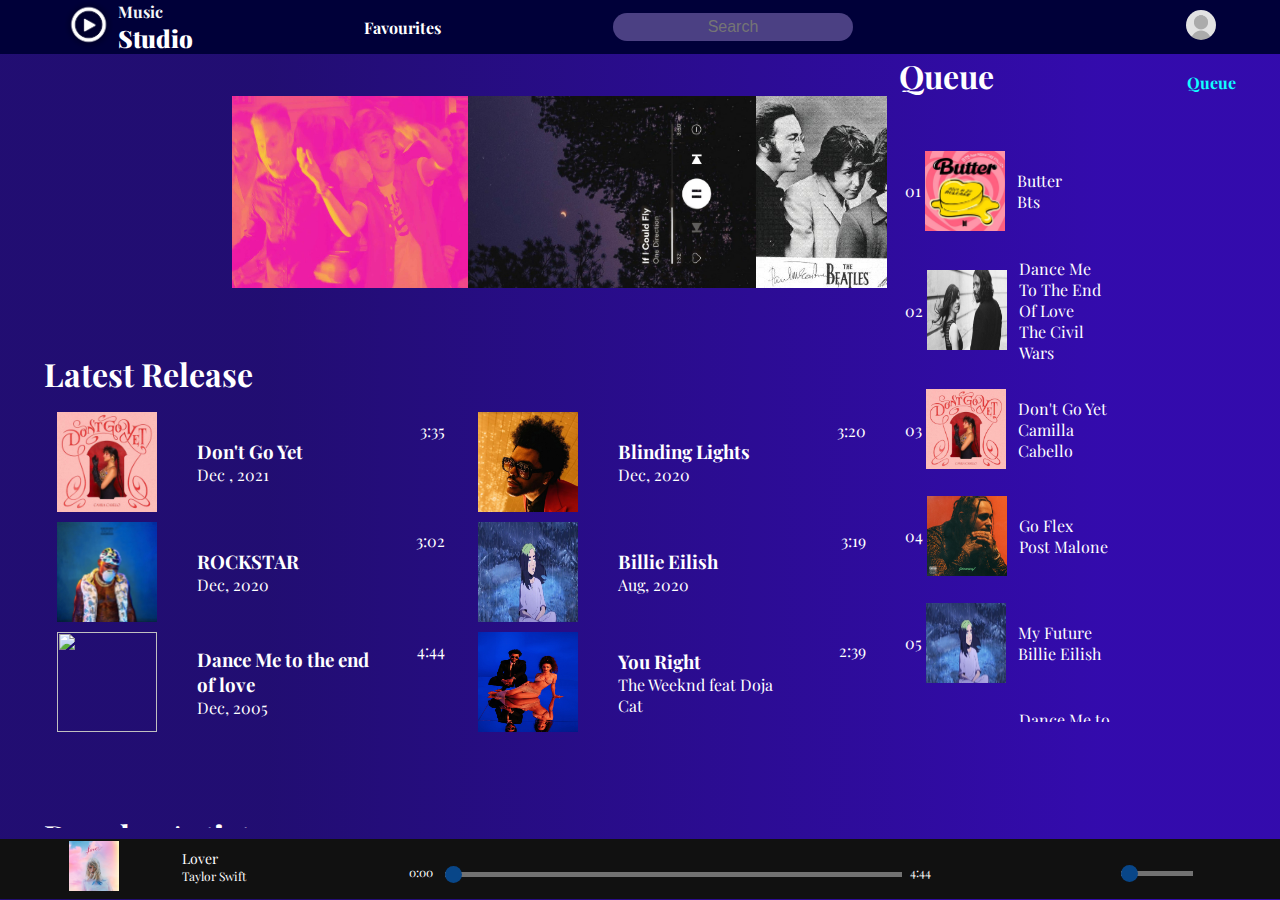
==== index.html @ d98f75a6 "Add files via upload" ====
<!DOCTYPE html>
<html lang="en">

<head>
    <meta charset="UTF-8">
    <meta name="viewport" content="width=device-width, initial-scale=1.0">
    <title>Ninja Studio</title>
    <link rel="stylesheet" type="text/css" href="mainpage.css">
    <link rel="stylesheet" type="text/css" href="footer1.css">
    <script src="https://kit.fontawesome.com/2d9b67a497.js" crossorigin="anonymous"></script>
    <style>
        @import url('https://fonts.googleapis.com/css2?family=Playfair+Display:wght@500&display=swap');
    </style>
</head>

<body>
    <nav class="navigation-bar">
        <div class="title-combo">
            <div class="website-logo">
                <img src="media/website_logo.png">
            </div>
            <div class="website-name">
                <h4>
                    Music
                </h4>
                <h2>
                    <b>Studio</b>
                </h2>
            </div>
        </div>
        <div class="favs">
            <h4>
                Favourites
            </h4>
        </div>
        <div class="search-bar">
            <div>
                <i class="fas fa-search search-ico"></i>
            </div>
            <input type="text" name="search" placeholder="Search">
            <div>
                <i class="fas fa-microphone mic-ico"></i>
            </div>
        </div>
        <div class="notification-bell">
            <i class="fa fa-bell" style="font-size:30px;color:white"></i>

        </div>
        <div class="profile-picture">
            <img src="media/profile_picture.png">
        </div>
    </nav>
    <main>
        <aside class="aside section-1">
            <div class="outer-carousel">
                <div class="carousel">
                    <img src="media/crousel/beatles.jpg">
                    <img src="media/crousel/Direction.jpg">
                    <img src="media/crousel/carousel1.jpg">
                </div>
            </div>
            <div class="latest-release">
                <h1 style="margin-bottom: 12px;">
                    Latest Release
                </h1>
                <div class="latest-release-content">
                    <div class="card">
                        <div>
                            <img src="media/Don'tGoYet.jpg">
                            <div class="play-button">
                                <i class="fas fa-play" style="width:45%; height:45%; display:inline-block"></i>
                                
                            </div>
                        </div>
                        <div class="song-description">
                            <h3>
                                Don't Go Yet
                            </h3>
                            <p>
                                Dec , 2021
                            </p>
                        </div>
                        <div class="options">
                            <label for="latest-release-checkbox"><i class="fas fa-ellipsis-h"></i></label>
                            <input type="checkbox" id="latest-release-checkbox">
                            <div class="latest-release-dropdown">
                                <div class="drop-item">
                                    <p><i class="fas fa-play-circle"></i> <a href="Single Playlist Screen.html">Play
                                            Now</a></p>
                                </div>
                                <hr>
                                <div class="drop-item">
                                    <p><i class="fas fa-list-ul"></i> Add to Queue</p>
                                </div>
                                <hr>
                                <div class="drop-item">
                                    <p><i class="fas fa-music"></i> Add to playlist</p>
                                </div>
                                <hr>
                                <div class="drop-item">
                                    <p><i class="fas fa-info-circle"></i> Get Info</p>
                                </div>
                            </div>
                            <p>
                                3:35
                            </p>
                        </div>
                    </div>
                    <div class="card">
                        <div>
                            <img src="media/songs/Weeknd.jpg">
                            <div class="play-button">
                                <i class="fas fa-play" style="width:45%; height:45%; display:inline-block"></i>
                            </div>
                        </div>
                        <div class="song-description">
                            <h3>
                               Blinding Lights
                            </h3>
                            <p>
                                Dec, 2020
                            </p>
                        </div>
                        <div class="options">
                            <label for="latest-release-checkbox2"><i class="fas fa-ellipsis-h"></i></label>
                            <input type="checkbox" id="latest-release-checkbox2">
                            <div class="latest-release-dropdown">
                                <div class="drop-item">
                                    <p><i class="fas fa-play-circle"></i> <a href="Single Playlist Screen.html">Play
                                            Now</a></p>
                                </div>
                                <hr>
                                <div class="drop-item">
                                    <p><i class="fas fa-list-ul"></i> Add to Queue</p>
                                </div>
                                <hr>
                                <div class="drop-item">
                                    <p><i class="fas fa-music"></i> Add to playlist</p>
                                </div>
                                <hr>
                                <div class="drop-item">
                                    <p><i class="fas fa-info-circle"></i> Get Info</p>
                                </div>
                            </div>
                            <p>
                                3:20
                            </p>
                        </div>
                    </div>
                    <div class="card">
                        <div>
                            <img src="media/songs/DaBaby.jpg">
                            <div class="play-button">
                                <i class="fas fa-play" style="width:45%; height:45%; display:inline-block"></i>
                            </div>
                        </div>
                        <div class="song-description">
                            <h3>
                                ROCKSTAR
                            </h3>
                            <p>
                                Dec, 2020
                            </p>
                        </div>
                        <div class="options">
                            <label for="latest-release-checkbox3"><i class="fas fa-ellipsis-h"></i></label>
                            <input type="checkbox" id="latest-release-checkbox3">
                            <div class="latest-release-dropdown">
                                <div class="drop-item">
                                    <p><i class="fas fa-play-circle"></i> <a href="Single Playlist Screen.html">Play
                                            Now</a></p>
                                </div>
                                <hr>
                                <div class="drop-item">
                                    <p><i class="fas fa-list-ul"></i> Add to Queue</p>
                                </div>
                                <hr>
                                <div class="drop-item">
                                    <p><i class="fas fa-music"></i> Add to playlist</p>
                                </div>
                                <hr>
                                <div class="drop-item">
                                    <p><i class="fas fa-info-circle"></i> Get Info</p>
                                </div>
                            </div>
                            <p>
                                3:02
                            </p>
                        </div>
                    </div>
                    <div class="card">
                        <div>
                            <img src="media/myfuture.jpg">
                            <div class="play-button">
                                <i class="fas fa-play" style="width:45%; height:45%; display:inline-block"></i>
                            </div>
                        </div>
                        <div class="song-description">
                            <h3>
                                Billie Eilish
                            </h3>
                            <p>
                                Aug, 2020
                            </p>
                        </div>
                        <div class="options">
                            <label for="latest-release-checkbox4"><i class="fas fa-ellipsis-h"></i></label>
                            <input type="checkbox" id="latest-release-checkbox4">
                            <div class="latest-release-dropdown">
                                 <div class="drop-item">
                                    <p><i class="fas fa-play-circle"></i> <a href="Single Playlist Screen.html">Play
                                            Now</a></p>
                                </div>
                                <hr>
                                <div class="drop-item">
                                    <p><i class="fas fa-list-ul"></i> Add to Queue</p>
                                </div>
                                <hr>
                                <div class="drop-item">
                                    <p><i class="fas fa-music"></i> Add to playlist</p>
                                </div>
                                <hr>
                                <div class="drop-item">
                                    <p><i class="fas fa-info-circle"></i> Get Info</p>
                                </div>
                            </div>
                            <p>
                                3:19
                            </p>
                        </div>
                    </div>
                    <div class="card">
                        <div>
                            <img src="media/DANCEME.JPG">
                            <div class="play-button">
                                <i class="fas fa-play" style="width:45%; height:45%; display:inline-block"></i>
                            </div>
                        </div>
                        <div class="song-description">
                            <h3>
                                Dance Me to the end of love
                            </h3>
                            <p>
                                Dec, 2005
                            </p>
                        </div>
                        <div class="options">
                            <label for="latest-release-checkbox5"><i class="fas fa-ellipsis-h"></i></label>
                            <input type="checkbox" id="latest-release-checkbox5">
                            <div class="latest-release-dropdown">
                                <div class="drop-item">
                                    <p><i class="fas fa-play-circle"></i> <a href="Single Playlist Screen.html">Play
                                            Now</a></p>
                                </div>
                                <hr>
                                <div class="drop-item">
                                    <p><i class="fas fa-list-ul"></i> Add to Queue</p>
                                </div>
                                <hr>
                                <div class="drop-item">
                                    <p><i class="fas fa-music"></i> Add to playlist</p>
                                </div>
                                <hr>
                                <div class="drop-item">
                                    <p><i class="fas fa-info-circle"></i> Get Info</p>
                                </div>
                            </div>
                            <p>
                                4:44
                            </p>
                        </div>
                    </div>
                    <div class="card">
                        <div>
                            <img src="media/youright.jpg">
                            <div class="play-button">
                                <i class="fas fa-play" style="width:45%; height:45%; display:inline-block"></i>
                            </div>
                        </div>
                        <div class="song-description">
                            <h3>
                                You Right
                            </h3>
                            <p>
                                The Weeknd feat Doja Cat
                            </p>
                        </div>
                        <div class="options">
                            <label for="latest-release-checkbox6"><i class="fas fa-ellipsis-h"></i></label>
                            <input type="checkbox" id="latest-release-checkbox6">
                            <div class="latest-release-dropdown">
                                <div class="drop-item">
                                    <p><i class="fas fa-play-circle"></i> <a href="Single Playlist Screen.html">Play
                                            Now</a></p>
                                </div>
                                <hr>
                                <div class="drop-item">
                                    <p><i class="fas fa-list-ul"></i> Add to Queue</p>
                                </div>
                                <hr>
                                <div class="drop-item">
                                    <p><i class="fas fa-music"></i> Add to playlist</p>
                                </div>
                                <hr>
                                <div class="drop-item">
                                    <p><i class="fas fa-info-circle"></i> Get Info</p>
                                </div>
                            </div>
                            <p>
                              2:39
                            </p>
                        </div>
                    </div>
                </div>
            </div>
            <div class="popular-artists">
                <h1 style="margin-bottom: 12px;">
                    Popular Artists
                </h1>
                <div class="popular-artist-content">
                    <a href="Single Playlist Screen.html">
                        <div>
                            <img src="media/popular artists/adele.jpg">
                            <div><i class="fas fa-play"></i></div>
                            <p style="color: white;">
                                Adele
                            </p>
                        </div>
                    </a>
                    <a href="Single Playlist Screen.html">
                        <div>
                            <img src="media/popular artists/billie eilish.jpg">
                            <div><i class="fas fa-play"></i></div>
                            <p style="color: white;">
                                Billie Eilish
                            </p>
                        </div>
                    </a>
                    <a href="Single Playlist Screen.html">
                        <div>
                            <img src="media/popular artists/bruno mars.jpg" width="15vw" height="10vw">
                            <div><i class="fas fa-play"></i></div>
                            <p style="color: white;">
                                Bruno Mars
                            </p>
                        </div>
                    </a>
                    <a href="Single Playlist Screen.html">
                        <div>
                            <img src="media/popular artists/Camila Cabello.jpg">
                            <div><i class="fas fa-play"></i></div>
                            <p style="color: white;">
                                Camila Cabello
                            </p>
                        </div>
                    </a>
                    <a href="Single Playlist Screen.html">
                        <div>
                            <img src="media/popular artists/drake.jpg">
                            <div><i class="fas fa-play"></i></div>
                            <p style="color: white;">
                                Drake
                            </p>
                        </div>
                    </a>
                    <a href="Single Playlist Screen.html">
                        <div>
                            <img src="media/popular artists/ed sheeran.jpg">
                            <div><i class="fas fa-play"></i></div>
                            <p style="color: white;">
                                Ed Sheeran
                            </p>
                        </div>
                    </a>
                    
                </div>
            </div>
            <div class="music-themes">
                <div class="stations">
                    <div id="div1">
                        <div id="div2">
                            <div id="div3">
                                <img src="media/website_logo.png">
                                <p>Stations</p>
                            </div>
                        </div>
                    </div>
                </div>
                <div class="theme-main">
                    <div class="theme-content">
                        <img src="media/music themes/chill.jpg">
                        <p>Vibe</p>
                    </div>
                    <div class="theme-content">
                        <img src="media/music themes/rock.jpg">
                        <p>Rock</p>
                    </div>
                    <div class="theme-content">
                        <img src="media/music themes/love.jpg">
                        <p>Love</p>
                    </div>
                    <div class="theme-content">
                        <img src="media/music themes/pop.jpg">
                        <p>Pop</p>
                    </div>
                    <div class="theme-content">
                        <img src="media/music themes/workout.jpg">
                        <p>GYM</p>
                    </div>
                </div>
            </div>
            <div class="music-themes-2">
                <div class="outer-div">
                    <div class="inner-div">
                        <span>Party</span>
                    </div>
                </div>
                <div class="outer-div">
                    <div class="inner-div">
                        <span>Electronic</span>
                    </div>
                </div>
                <div class="outer-div">
                    <div class="inner-div">
                        <span>Travel</span>
                    </div>
                </div>
            </div>
            <div class="language english">
                <h1 class="language-heading">
                    Latest English
                </h1>
                <div class="language-content">
                    <div>
                        <img src="media/youright.jpg">
                        <p>You Right</p>
                        <p>Jun 7,2021</p>
                    </div>
                    <div>
                        <img src="media/latest english/let me go.jpg">
                        <p>Let me Go!</p>
                        <p>July 11, 2021</p>
                    </div>
                    <div>
                        <img src="media/latest english/qurantine clean.jpg">
                        <p>Qurantine Clean</p>
                        <p>July 11, 2021</p>
                    </div>
                    <div>
                        <img src="media/Don'tGoYet.jpg">
                        <p>Don't Go Yet</p>
                        <p>july 15, 2021</p>
                    </div>
                    <div>
                        <img src="media/latest english/toosie slide.jpg">
                        <p>Toosie Slide</p>
                        <p>July 11, 2021</p>
                    </div>
                    <div>
                        <img src="media/latest english/uptown funk.png">
                        <p>Uptown Funk</p>
                        <p>July 11, 2021</p>
                    </div>
                </div>
            </div>
            <div class="language hindi">
                <h1 class="language-heading">
                    Latest Hindi
                </h1>
                <div class="language-content">

                    <div>
                        <img src="media/heer.jpg">
                        <p>Heer Ranjha</p>
                        <p>Aug 11, 1988</p>
                    </div>
                    <div>
                        <img src="media/kishore.jpg">
                        <p>Ye Shaam Mastani</p>
                        <p>Aug 11, 1984</p>
                    </div>
                    <div>
                        <img src="media/latest hindi/giveme some sunshine.jpg">
                        <p>Give me Some Sunshine</p>
                        <p>Aug 11, 2017</p>
                    </div>
                    <div>
                        <img src="media/palpal.png">
                        <p>Pal Pal Dil ke paas</p>
                        <p>Aug 11, 2017</p>
                    </div>
                    <div>
                        <img src="media/latest hindi/tera ban jaunga.jpg">
                        <p>Tera Ban Jaunga</p>
                        <p>Aug 11, 2017</p>
                    </div>
                    <div>
                        <img src="media/latest hindi/tere sang yara.jpg">
                        <p>Tere Sang Yaara</p>
                        <p>Aug 11, 2017</p>
                    </div>
                </div>
            </div>
        </aside>
        <label for="more"><i class="fas fa-angle-double-left"></i>More</label>
        <input type="checkbox" id="more">
        <aside class="aside section-2">
            <div class="heading">
                <h1>Queue</h1>
                <h4>
                    <a href="#queue-option-box">Queue <i class="fas fa-chevron-circle-down"></i></a>
                </h4>
            </div>
             <div class="queue-options" id="queue-option-box">
                <p><a href style="color:black; ">Playlists</a></p>
                <hr>
                <p><a href style="color:black; ">Favourite Songs</a></p>
                <hr>
            </div>
            <div class="playlist-content">
                <div class=playlist-item>
                    <div class="left-content">
                       <div style="margin-right:4px;">
                            01
                        </div>
                           <img src="media/butter.jpg">
                            
                        
                        <div>
                            <div>
                                Butter
                            </div>
                            <p>
                                Bts
                            </p>
                        </div>
                    </div>
                    
                    <div class="right-content">
                        <i class="far fa-heart"></i>
                    </div>
                </div>
                
                <div class=playlist-item>
                    <div class="left-content">
                        <div style="margin-right:4px;">
                            02
                        </div>
                        
                            <img src="media/DANCEME.jpg">
                            
                        
                        <div>
                            <div>
                                Dance Me To The End Of Love
                            </div>
                            <p>
                               The Civil Wars
                            </p>
                        </div>
                    </div>
                    <div class="right-content">
                        <i class="far fa-heart"></i>
                    </div>
                </div>
                
                <div class=playlist-item>
                    <div class="left-content">
                        <div style="margin-right:4px;">
                            03
                        </div>
                        
                            <img src="media/Don'tGoYet.jpg">
                            
                        
                        <div>
                            <div>
                                Don't Go Yet
                            </div>
                            <p>
                                Camilla Cabello
                            </p>
                        </div>
                    </div>
                    <div class="right-content">
                        <i class="far fa-heart"></i>
                    </div>
                </div>
                
                <div class=playlist-item>
                    <div class="left-content">
                        <div style="margin-right:4px;">
                            04
                        </div>
                            <img src="media/playlist/stoney.jpg">
                        
                        <div>
                            <div>
                                Go Flex
                            </div>
                            <p>
                                Post Malone
                            </p>
                        </div>
                    </div>
                    <div class="right-content">
                        <i class="far fa-heart"></i>
                    </div>
                </div>
                
                <div class=playlist-item>
                    <div class="left-content">
                        <div style="margin-right:4px;">
                            05
                        </div>
                            <img src="media/myfuture.jpg">
                        
                        <div>
                            <div>
                                My Future
                            </div>
                            <p>
                                Billie Eilish
                            </p>
                        </div>
                    </div>
                    <div class="right-content">
                        <i class="far fa-heart"></i>
                    </div>
                </div>
                <div class=playlist-item>
                    <div class="left-content">
                        <div style="margin-right:4px;">
                            06
                        </div>
                            <img src="media/DANCEME.jpg">
                        
                        <div>
                            <div>
                                Dance Me to the end of love
                            </div>
                            <p>
                                The Civil Wars
                            </p>
                        </div>
                    </div>
                    <div class="right-content">
                        <i class="far fa-heart"></i>
                    </div>
                </div>
                <div class=playlist-item>
                    <div class="left-content">
                        <div style="margin-right:4px;">
                            07
                        </div>
                            <img src="media/smilekaty.jpg">
                        
                        <div>
                            <div>
                                Pysco
                            </div>
                            <p>
                                Post Malone
                            </p>
                        </div>
                    </div>
                    <div class="right-content">
                        <i class="far fa-heart"></i>
                    </div>
                </div>
                <div class=playlist-item>
                    <div class="left-content">
                        <div style="margin-right:4px;">
                            08
                        </div>
                            <img src="media/youright.jpg">
                       
                        <div>
                            <div>
                                You Right
                            </div>
                            <p>
                               The Weeknd feat Doja Cat
                            </p>
                        </div>
                    </div>
                    <div class="right-content">
                        <i class="far fa-heart"></i>
                    </div>
                </div>
                <div class=playlist-item>
                    <div class="left-content">
                        <div style="margin-right:4px;">
                            09
                        </div>
                            <img src="media/CamilaCabello.jpg">
                        
                        <div>
                            <div>
                                Senorita
                            </div>
                            <p>
                                Camilla Cabello
                            </p>
                        </div>
                    </div>
                    <div class="right-content">
                        <i class="far fa-heart"></i>
                    </div>
                </div>
                <div class=playlist-item>
                    <div class="left-content">
                        <div style="margin-right:4px;">
                            10
                        </div>
                            <img src="media/popular artists/billie eilish.jpg">
                        
                        <div>
                            <div>
                                Bad Guy
                            </div>
                            <p>
                                Billie Eilish
                            </p>
                        </div>
                    </div>
                    <div class="right-content">
                        <i class="far fa-heart"></i>
                    </div>
                </div>
                <div class=playlist-item>
                    <div class="left-content">
                        <div style="margin-right:4px;">
                            11
                        </div>
                            <img src="media/songs/sorry.jpg">
                       
                        <div>
                            <div>
                                Sorry
                            </div>
                            <p>
                                Justin Bieber
                            </p>
                        </div>
                    </div>
                    <div class="right-content">
                        <i class="far fa-heart"></i>
                    </div>
                </div>
                <div class=playlist-item>
                    <div class="left-content">
                        <div style="margin-right:4px;">
                            12
                        </div>
                            <img src="https://images-wixmp-ed30a86b8c4ca887773594c2.wixmp.com/f/166e992b-4534-4bd8-bb41-3be395f82cde/daojfrr-facc1540-40b8-455f-b8b6-ba4f14738b32.png/v1/fill/w_894,h_894,q_75,strp/bts___wings_by_goldendesigncover-daojfrr.png?token=eyJ0eXAiOiJKV1QiLCJhbGciOiJIUzI1NiJ9.[base64].VXwplpd8rbngUYyW306GbKo_PdH8B_g3gw3fr1V0Mes">
                        
                        <div>
                            <div>
                                Golden
                            </div>
                            <p>
                                BTS
                            </p>
                        </div>
                    </div>
                    <div class="right-content">
                        <i class="far fa-heart"></i>
                    </div>
                </div>
            </div>
        </aside>
    </main>
    <footer>
        <div class="active-song-description">
            
            <div id="song-image">
                <img src="media/lover.jpg">
            </div>
            
            <div class="song-desc">
                <div>
                    Lover
                </div>
                <div>
                    Taylor Swift
                </div>
                
            </div>
            <div class="heart-and-ban-icon">
                <span>
                    <i class="far fa-heart"></i>
                </span>
                <span>
                    <i class="fas fa-ban"></i>
                </span>
            </div>
        </div>
        <div class="player">
            <div class="controls">
                <div><i class="fas fa-random"></i></div>
                <div><i class="fas fa-step-backward"></i></div>
                
                <div><i class="fas fa-pause-circle"></i></div>
                <div><i class="fas fa-step-forward"></i></div>
                <div><i class="fas fa-redo"></i></div>
                </div>
            <div id="slider">
                <div class="time">
                    0:00
                </div>
                <div class="slidecontainer">
                    <input type="range" min="0" max="100" value="0" class="slider" id="myRange">
                </div>
                <div class="time">
                    4:44
                </div>
            </div>
        </div>
        <div class="extras">
            <div>
                <i class="fas fa-list-ul"></i>
            </div>
            <div>
                <i class="fas fa-laptop"></i>
            </div>
            <div>
                <i class="fas fa-volume-up"></i>
            </div>
            <div class="slidecontainer" style="width:30%;">
                <input type="range" min="0" max="100" value="0" class="slider" id="myRange" style="margin-top:0px;">
                
            </div>
            <div>
                <i class="fas fa-expand-alt"></i>
            </div>
        </div>
    </footer>
</body>

</html>
---- mainpage.css ----
body {
	background: hsla(252, 79%, 25%, 1);

	background: linear-gradient(90deg, hsla(252, 79%, 25%, 1) 21%, hsla(255, 88%, 36%, 1) 86%);
	
	margin: 0px;
	font-family: 'Playfair Display', serif;
	color: white;
}
/* removing margin for all the textual elements */
h1,
h2,
h3,
h4,
h5,
h6,
p {
	margin: 0px;
}
/* removing all the styles from the links and formatting them white */
a {
	text-decoration: none;
	color: white;
}
/* top navigation bar */
.navigation-bar {
	height: auto;
	width: auto;
	background-color: rgb(0, 0, 57);
	display: flex;
	flex-direction: row;
	flex-wrap: wrap;
	justify-content: space-between;
	align-items: center;
	box-sizing: border-box;
	padding-left: 5%;
	padding-right: 5%;
	transition: all ease-in-out 1s; /* when the navbar loads, every property transits for 1s */
}
/* all the divs inside the navigation bar should be placed side by side*/
.navigation-bar > div {
	display: inline-block;
}
/* animation for the website logo */

/* website logo image */
.website-logo img {
	height: 50px;
	width: 50px;
	border-radius: 100%;
	
}
/* website function */
.website-name h4 {
	color: rgb(244, 247, 248);
}
/* website title and general description */
.title-combo > div {
	vertical-align: middle;
	display: inline-block;
}

/* search bar */
.search-bar {
	width: 20%;
	position: relative;
}
/* changing the default style of the input bar */
.search-bar input {
	width: 100%;
	font-size: 16px;
	text-decoration: none;
	border-radius: 18px;
	border: none;
	padding: 5px;
	font-weight: 500;
	text-align: center;
	transition: all ease-in-out 0.1s;
	background-color: rgb(75, 64, 131);
	color:white;
}
/* search icon for input bar */
.search-ico {
	color: rgb(0, 0, 0);
}
/* mic icon for input */
.mic-ico {
	color: rgb(0, 0,0);
}
/* search icon */
.search-bar > div:nth-child(1) {
	display: inline-block;
	position: absolute;
	width: min-content;
	left: 5%;
	top: 10%;
	transition: all ease-in-out 0.1s;
}
/* mic icon */
.search-bar > div:nth-child(3) {
	display: inline-block;
	position: absolute;
	width: min-content;
	right: 0%;
	top: 10%;
}
/* when the user clicks on the search bar, there should be no blue outlining */
input:focus {
	outline: none;
}

/* notification bell image */
.notification-bell img {
	width: 40px;
	height: 30px;
	position: first;
}
/* profile picture of the user */
.profile-picture img {
	width: 30px;
	height: 30px;
	border-radius: 100%;
}
/* main */
main {
	width: 100%;
	padding: 0% 3%;
	box-sizing: border-box;
	display: flex;
	flex-direction: row;
	justify-content: space-around;
	transition: all ease-in-out 1s;
}
/* there are two aside sections both of them will have this class 
(I have taken care of the re-usability of the classes and removed redundancy) */
.aside {
	display: inline-block;
	overflow: hidden;
}
/* section one of the main part */
.section-1 {
	width: 70%;
	height: 86vh;
	overflow: scroll;
	overflow-x: hidden;
}
/* overflow should be scrollable but the scroll bar should be hidden*/
.section-1::-webkit-scrollbar {
	display: none;
}
/* section 2 of the main part */
.section-2 {
	width: 28%;
	height: 86vh;
}
/* aside section 1 */
.outer-carousel {
	position: relative;
	left: 8vw;
	margin-top: 5%;
	transition: all ease-in-out 0.1s;
}
/* carousel */
.carousel {
	position: absolute;
	left: 4%;
	width: 70%;
	height: auto;
	display: flex;
	flex-direction: row;
	overflow: visible;
	justify-content: space-around;
}
/* general properties for images in the carousel */
.carousel img {
	height: 15vw;
	width: 22.5vw;
	transition: all cubic-bezier(0.68, -0.55, 0.265, 1.55) 0.2s;
}
/* first image in the carousel */
/* if you see it direction wise, then it is the third image in the carousel */
.carousel img:nth-child(1) {
	position: relative;
	left: 41vw;
	z-index: 2;
}
/* image which is in the middle of the carousel */
.carousel img:nth-child(2) {
	z-index: 3;
}
/* third image in the carousel */
/* if you see it direction wise, then it is the first image in the carousel */
.carousel img:nth-child(3) {
	position: relative;
	right: 41vw;
	z-index: 1;
}

/* animations for carousel */

.carousel img:hover {
	z-index: 4;
	box-shadow: 0px 0px 12px 0.1px black;
	height: 18vw;
	width: 27vw;
}

/* latest release */

.latest-release {
	position: relative;
	top: 20vw;
	height: auto;
	width: 100%;
	box-sizing: border-box;
}
/* container of the latest release part should be of type flex */
.latest-release-content {
	display: flex;
	flex-direction: row;
	flex-wrap: wrap;
	justify-content: space-around;
}
/* all the components of the latest release part */
.latest-release-content > div {
	/*  border:1px solid white; */
	height: 100px;
	width: 47%;
	margin: 5px 0px;
}
/* card is the general class for the components of the latest release part */
.card {
	display: flex;
	flex-direction: row;
	transition: box-shadow ease-in-out 0.1s;
}
/* hovering effects for the latest release part components */
.card:hover {
	box-shadow: 0px 0px 2px 1px white;
}
/* images in the cards of the latest release section */
.card img {
	width: 100px;
	height: 100px;
	z-index: 1;
}
/* this is the play button which will be visible only on hover */
.play-button {
	width: 100%;
	height: 80%;
	position: relative;
	top: -102%;
	color: rgba(255, 255, 255, 0);
	/* note that its opacity will be 0 normally */
	background-color: rgba(0, 0, 0, 0);
	font-size: 0px;
	padding-top: 20%;
	text-align: center;
	z-index: 5;
	transition: all ease-in-out 0.1s;
}
/* actual play icon from font awesome */
.play-button i {
	padding-top: 75%;
}
/* hovering effect for the play button */
.play-button:hover {
	color: rgba(255, 255, 255, 0.9);
	background-color: rgba(0, 0, 0, 0.6);
}
/* description of the song in the card, which will contain the song nae and author */
.song-description {
	margin: auto 10%;
}
/* options is the class for the 3 dots which needs to be clicked to trigger the latest release drop down menu */
.options {
	
	position: relative;
	display: flex;
	flex-direction: column;
	flex-wrap: wrap-reverse;
	text-align: right;
	margin-left: auto;
	margin-right: 2%;
	margin-top: 2%;
}
/* this is for the latest release drop down menu */
.latest-release-dropdown {
	color:black;
	position: absolute;
	background-color: rgb(237, 236, 240);
	display: flex;
	flex-direction: column;
	justify-content: space-evenly;
	align-items: center;
	opacity: 0;
	width: 0px;
	height: 0px;
	top: 20px;
	right: 0px;
	overflow: hidden;
	z-index: 2;
	border: 1px solid black;
	box-shadow: 0px 0px 2px 1px black;
	transition: all ease-in-out 0.3s;
}
/* icon in the latest release drop down */
.fa-ellipsis-h {
	cursor: pointer;
}
/* this input is for the latest release drop down */
input[type="checkbox"] {
	display: none;
}
/* checking it, will trigger the latest release dropdown */
input[type="checkbox"]:checked ~ .latest-release-dropdown {
	width: max-content;
	height: auto;
	opacity: 1;
	padding: 5px;
}
/* options in the lastest release drop down */
.drop-item p {
	text-align: center;
}
/* popular artists */
.popular-artists {
	position: relative;
	width: 100%;
	height: auto;
	top: 26vw;
	box-sizing: border-box;
}
/* container of the popular artists */
.popular-artist-content {
	display: flex;
	flex-direction: row;
	flex-wrap: wrap;
	justify-content: space-between;
}
/* images in the popular artists section */
.popular-artists div a img {
	width: 10vw;
	min-width: 60px;
	min-height: 60px;
	height: 10vw;
	border-radius: 50%;
}
/* content of the container in popular artists section */
.popular-artists > div {
	/* position: relative; */
	margin: 5px;
	text-align: center;
}
/* I generally use the combination of 3 properties, i.e. display:flex, justify content and align items to position an element */
/* at the center of the screen. this is my favourite way. there are other options too, but I prefer this one because */
/* it also takes care of the flexibility of the contents of the div */
.popular-artist-content > a > div {
	position: relative;
	display: flex;
	flex-direction: column;
	justify-content: flex-start;
	align-items: center;
}
.popular-artist-content > a > div > div {
	position: absolute;
	display: flex;
	/* top: 0px;
    left: 0px; */
	top: 0px;
	width: 10vw;
	min-width: 60px;
	min-height: 60px;
	height: 10vw;
	border-radius: 50%;
	background-color: rgb(0, 0, 0);
	opacity: 0;
	transition: opacity ease-in-out 0.1s;
}
/* additional icons in this section */
.popular-artist-content a div div i {
	margin: auto;
	font-size: 3vw;
	opacity: 0;
	transition: opacity ease-in-out 0.2s;
} /* added hovering effects */
.popular-artist-content a div div:hover {
	opacity: 0.5;
}
.popular-artist-content a div div:hover i {
	opacity: 1;
}
/* text portion in popular artists section */
.popular-artists div p {
	text-align: center;
}
/* music themes */
.music-themes {
	position: relative;
	top: 28vw;
	width: 100%;
	height: auto;
	box-sizing: border-box;
	background-image: var(--music-themes-background-image);
	display: flex;
	flex-direction: row;
	flex-wrap: wrap;
	justify-content: center;
	align-items: center;
	box-sizing: border-box;
}
/* stations */
.stations {
	margin-top: 50px;
	margin-bottom:50px;
	margin-right: 10px;
}
/* these divs are for the colourful boxes in the themes section */
#div1 {
	width: 12vw;
	height: 8vw;
	background-color: rgb(63, 49, 155);
}
#div2 {
	position: relative;
	top: -1vw;
	left: 1vw;
	width: 10vw;
	height: 10vw;
	background-color: rgb(107, 194, 107);
}
#div3 {
	position: relative;
	top: -1vw;
	left: 1vw;
	width: 8vw;
	height: 12vw;
	background-color: orange;
	display: flex;
	flex-direction: column;
	justify-content: center;
	align-items: center;
}
/* logo in the outermost div */
#div3 img {
	width: 5vw;
	height: 5vw;
}
/* "stations" text */
#div3 p {
	font-size: 2vw;
}
/* images in the music themes section */
.music-themes div img {
	width: 8vw;
	height: 8vw;
	border-radius: 50%;
}
/* this is the sub content of the themes section */
.theme-content {
	margin: 3%;
	height: 8vw;
	width: 8vw;
	text-align: center;
	border-radius: 100%;
}
/* text within the themes section */
.theme-content p {
	text-align: center;
	position: relative;
	top: -8.25vw;
	width: 100%;
	height: 100%;
	display: flex;
	justify-content: center;
	align-items: center;
	border-radius: 100%;
	font-size: 2vw;
	background-image: linear-gradient(
		0deg,
		rgb(201, 200, 185) -66%,
		rgba(0, 0, 0, 0)
	);
	transition: background-image 0.3s;
}
/* hovering effects on the contents of the divs inside the themes container */
.theme-content p:hover {
	background-image: linear-gradient(
		0deg,
		rgb(255, 50, 10) -66%,
		rgba(0, 0, 0, 0)
	);
}
/* container for theme contents */
.theme-main {
	display: flex;
	flex-direction: row;

}

/* music themes -2 */
/* music themes has two parts the class with name just "music themes, is the uppper section with the gradient bakcground" */
/* this is the second section of music themes */
.music-themes-2 {
	position: relative;
	top: 30vw;
	height: auto;
	width: 100%;
	box-sizing: border-box;
	display: flex;
	flex-direction: row;
	flex-wrap: wrap;
	justify-content: center;
	align-items: center;
}
/* this outer div contains the inner div and the image and text */
.outer-div {
	width: 19.5vw;
	height: 13vw;
	overflow: hidden;
	min-width: 123px;
	min-height: 82px;
	margin: 5px;
	cursor: pointer;
}
/* inner div portion */
.inner-div {
	width: 100%;
	height: 100%;
	background-color: black;
	background-position: center;
	background-size: cover;
	transition: all ease-in-out 0.3s;
}
/* divs corresponding to each of the 3 sub sections in the themes section */
/* party */
.music-themes-2 .outer-div:nth-child(1) .inner-div {
	background-image: url("media/music\ themes\ 2/party.jpg");
}
/* electronic */
.music-themes-2 .outer-div:nth-child(2) .inner-div {
	background-image: url("media/music\ themes\ 2/electronic.jpg");
}
/* road */
.music-themes-2 .outer-div:nth-child(3) .inner-div {
	background-image: url("media/music\ themes\ 2/road.jpg");
}
/* hivering actions: the text should be scaled down on hover and the background image should be scaled up at the same time gap */
.outer-div:hover .inner-div {
	transform: scale(1.3);
}
.outer-div .inner-div span {
	transform: scale(1);
	transition: all ease-in-out 0.3s;
}
.outer-div:hover .inner-div span {
	transform: scale(0.75);
}
.inner-div::before {
	content: "";
	display: none;
	height: 100%;
	width: 100%;
	position: absolute;
	top: 0;
	left: 0;
	transition: 0.3s;
}
/* adjusting inner div properties */
.inner-div {
	display: flex;
	flex-direction: row;
	justify-content: center;
	align-items: center;
}
.outer-div .inner-div span {
	/* color: white; */
	color: white;
	font-size: 2vw;
}

/* language wise */
/* language sections */
.language {
	position: relative;
	top: 31vw;
	height: auto;
	width: 100%;
	box-sizing: border-box;
	margin: 3vw 0px;
}
/* language content container */
.language-content {
	display: flex;
	flex-direction: row;
	justify-content: space-between;
	align-items: baseline;
	flex-wrap: wrap;
	padding: 0px 2px;
}
/* image in language content */
.language-content div img {
	width: 10vw;
	min-width: 60px;
	height: 10vw;
	min-height: 60px;
	transition: box-shadow ease-in-out 0.1s;
}
/* hovering effects on language content items */
.language-content div img:hover {
	box-shadow: 0px 0px 10px 1px white;
}
/* items in language content */
.language-content div {
	margin: 2vw 0px;
	width: 10.2vw;
	min-width: 60px;
}
/* properties for release date and name of the song */
.language-content div p:nth-child(2n) {
	width: 100%;
	word-wrap: break-word;
}
.language-content div p:nth-child(2n + 1) {
	font-size: 12px;
	font-weight: lighter;
}
/* ////////////////////////////////////////////////////////////////////////////////////////////////////////////////////// */
/* section 2 starts here */
/* #007bff */
/* more button */
label[for="more"] {
	display: none;
	position: absolute;
	right: 0%;
	top: 20%;
	padding-bottom: 5px;
	z-index: 4;
	width: 70px;
	font-size: 20px;
	height: 25px;
	text-align: center;
	box-shadow: 0px 0px 2px 1px white;
	background-image: linear-gradient(45deg, red -50%, blue 150%);
}
/* when the checkbox corresponding to the "more" button is checked, then the section becomes visible */
/* but at a normal resolution, its display will be none */
label[for="more"]:checked ~ input {
	display: none;
}
/* ASIDE SECTION 2 */
.heading {
	display: flex;
	flex-direction: row;
	justify-content: space-between;
	align-items: baseline;
	margin-bottom: 12%;
}
/* heading for the second  aside section */
.heading h4 a {
	text-decoration: none;
	color: rgb(16, 255, 255);
}
/* these are the properties for the queue options box. the queue options box will be visible when one clicks on the queue button */
.queue-options {
	position: fixed;
	right: 4%;
	top: 14%;
	background-color: #f8f9fa;
	width: 18%;
	height: auto;
	display: flex;
	flex-direction: column;
	justify-content: flex-start;
	align-items: center;
	padding: 2%;
	box-sizing: border-box;
	overflow: hidden;
	z-index: 2; /* to cover the heart icon */
	opacity: 0;
	transform: scale(0);
}
/* when the queue option box becomes target */
#queue-option-box:target {
	opacity: 1;
	transform: scale(1);
}
.queue-options {
	color: black;
}
.queue-options p {
	text-align: center;
}
.queue-options p a {
	text-decoration: none;
}
/* horizontal line in queue options box */
hr {
	width: 90%;
	color: black;
}

/* playlist content */
.playlist-content {
	width: 100%;
	height: 65vh;
	/*     margin-top:4vh; */
	display: flex;
	flex-direction: column;
	overflow: scroll;
	cursor: pointer;
}
/* playlist content container scroll bar */
.playlist-content::-webkit-scrollbar {
	display: none;
}
.playlist-item:hover{
	background-color: rgba(2, 2, 34, 0.6);
	color: #4adada;
}
/* left content contains the image, index and name of the song */
.left-content {
	display: flex;
	height: 100%;
	width: 70%;
	flex-direction: row;
	flex-wrap: no-wrap;
	justify-content: space-between;
	align-items: center;
}
.left-content > div:nth-child(3) {
	margin-left: 12px;
	width: 50%;
	word-wrap: break-word;
}
/* right content contains the heart icon */
.right-content {
	position: relative;
	bottom: 62%;
	left: 90%;
	width: min-content;
	height: 20px;
	color: white;
	font-size: 20px;
}
.fa-heart:hover{
	color:yellow;
}

/* class for a partilcular item in playlist */
.playlist-item {
	width: 90%;
	height: auto;
	padding: 0px 1%;
	box-sizing: border-box;
	margin: 1%;
	/* transition: all ease-in-out 0.1s; */
}
/* animation for glowing heart in each of the playlist items */

/* playlist items hovering effect */
.playlist-item:hover {
	box-shadow: 0px 0px 2px 1px white;
}
/* playlist item image */
.playlist-item img {
	width: 80px;
	height: 80px;
}
/* this will cover the playlist image. this can be called as a container for half of the items in the left part */

/* ////////////////////////////////////////////////////////////////////////////////////////////////////////////// */
/*
/* Footer section starts here*/
/* this is the container for the whole footer */
footer {
	position: absolute;
	bottom: 1px;
	width: 100%;
	height: 60px;
	background-color: #111111;
	display: flex;
	flex-direction: row;
	justify-content: space-between;
	align-content: center;
	flex-wrap: nowrap;
	padding: 0px 3%;
	box-sizing: border-box;
	z-index: 6;
}
/* footer is divided into 3 parts */
/* 1. first part of the footer */
.active-song-description {
	/* border:1px solid white; */
	height: 90%;
	width: 25%;
	display: flex;
	flex-direction: row;
	justify-content: space-around;
	align-items: center;
}
/* the current song which is being played, this is the image container for that. */
#song-image {
	width: 50px;
	height: 50px;
	min-width: 50px;
	min-height: 50px;
}
/* current song image */
#song-image img {
	width: 100%;
	height: 100%;
}
/* heart and ban icon */
.heart-and-ban-icon {
	height: 100%;
	padding-top: 4%;
}
/* song decscription */
.song-desc {
	margin-right: 1%;
	margin-left: 1%;
}
/* song name */
.song-desc div:nth-child(1) {
	font-size: 14px;
}
/* song author */
.song-desc div:nth-child(2) {
	font-size: 12px;
}

/* 2. Second part of the footer*/
.player {
	width: 45%;
	display: flex;
	flex-direction: column;
	align-items: center;
	justify-content: center;
	flex-wrap: nowrap;
}
/* controls is the container for all the center controls of the player */
.controls {
	width: 40%;
	display: flex;
	flex-direction: row;
	justify-content: space-between;
	align-items: center;
	font-size: 20px;
}
/* this is the song-duration slider */
#slider {
	width: 100%;
	font-size: 12px;
	display: flex;
	flex-direction: row;
	flex-wrap: nowrap;
	align-items: center;
	justify-content: center;
	margin-top: 5px;
}
/* ////////// */
.time {
	margin: 0px 10px;
}

/* adjusting the slider for better visuals */
.slidecontainer {
	width: 100%;
}
/* for audio and main center player */
.slider {
	-webkit-appearance: none;
	width: 100%;
	height: 5px;
	background: #d3d3d3;
	outline: none;
	opacity: 0.5;
	-webkit-transition: 0.2s;
	transition: opacity 0.2s;
}
/* hover effect for the slider */
.slider:hover {
	opacity: 1;
}
/* these are for adjusting the dimensions and default styling of the long-slider */
.slider::-webkit-slider-thumb {
	-webkit-appearance: none;
	appearance: none;
	width: 17px;
	height: 17px;
	border-radius: 50%;
	background: #007bff;
	cursor: pointer;
}
/* this is the circular thumb, which can be moved across the div */
.slider::-moz-range-thumb {
	width: 25px;
	height: 25px;
	background: #4caf50;
	cursor: pointer;
}

/* third part of the footer */
/* this contains the extra icons and slider for volume */
/* this is also a container */
.extras {
	width: 20%;
	display: flex;
	flex-direction: row;
	justify-content: space-around;
	align-items: center;
}
a{
	color:black;
}
---- footer1.css ----
/* these are all the media queries for index.html page with the desktop first approach*/
@media screen and (max-width: 1200px) {
	/* animated favourites text will be hidden for this viewport width*/
	.favs {
		display: none !important;
	}
	/* reduced size of search bar */
	.search-bar {
		width: 30%;
	}
	input {
		font-size: 11px !important;
	}
}
@media screen and (max-width: 900px) {
	/* more button vil ve visible and section 2 will be hidden by default for this viewport */
	label[for="more"] {
		display: block;
	}
	/* hidden section 2 by default */
	.section-2 {
		visibility: hidden;
		opacity: 0;
		position: absolute;
		width: 300px;
		height: 66vh;
		background-color: #050043;
		box-shadow: 0px 0px 2px 1px white;
		right: 0px;
		top: 23.5%;
		z-index: 5;
		overflow: scroll;
		padding-left:10px;
		transition: visibility ease-in-out 0.2s;
		transition: opacity ease-in-out 0.2s;
	}
	.playlist-content {
		overflow: visible;
	}
	/* re-adjusted the queue options box */
	.queue-options {
		position: absolute;
		height: auto;
		width: auto;
		top: 7%;
		right: 0%;
	}
	/* more button */
	input[id="more"]:checked ~ .section-2 {
		visibility: visible;
		opacity: 1;
	}
	/* hide section 2 scrollbar */
	.section-2::-webkit-scrollbar {
		display: none;
	}
	/* when the section 2 is hidden, section-1 width becomes 100% to cover the whole page */
	.section-1 {
		width: 100%;
	}
	.card {
		min-width: 250px; /* to apply the flex effect */
	}
	/* carousel adjustment */
	.outer-carousel {
		height: 9%;
	}
	/* carousel image */
	.carousel img {
		height: 23vw;
		width: 34.5vw;
	}
	/* first and 3rd images of the carousel */
	.carousel img:nth-child(1) {
		left: 56vw;
	}
	.carousel img:nth-child(3) {
		right: 56vw;
	} /* since the size of the carousel images is increased, the hover size should also be increased */
	.carousel img:hover {
		height: 27vw;
		width: 40.5vw;
	}
	/* music themes section */
	.music-themes {
		justify-content: space-around;
	}
	.theme-main {
		width: 50%;
	}
	/* theme content */
	/* increased theme content size */
	.theme-content {
		width: 12vw;
		height: 12vw;
	}
	.theme-content p {
		font-size: 3vw;
		top: -12.5vw;
	}
	/* increased music themes image size */
	.music-themes div img {
		width: 12vw;
		height: 12vw;
	}
}
@media screen and (max-width: 700px) {
	/* in the screens of this width, generally volume buttons are provided at the side. */
	/* so there is no need for the volume slider at this width. so i have removed them from the display */
	/* footer section */
	.extras > div:nth-child(3) {
		display: none;
	}
	.extras > div:nth-child(4) {
		display: none;
	}
	.outer-div {
		width: 36vw;
		height: 24vw;
		min-width: 123px;
		min-height: 82px;
	}
	.outer-div .inner-div span {
		font-size: 4vw;
	}
}
@media screen and (max-width: 550px) {
	/* this is the most important media query */
	/* navigation bar section */
	/* website image */
	.website-logo img {
		height: 30px;
		width: 30px;
	}
	/* website name */
	.website-name h1 {
		font-size: 3vw;
	}
	/* website name */
	.website-name h4 {
		font-size: 2vw;
	}
	/* notification bell */
	.notification-bell img {
		width: 20px;
		height: 20px;
	}
	/* profile picture */
	.profile-picture img {
		width: 30px;
		height: 30px;
	}
	/* notification bell and profile picture */
	.notification-bell,
	.profile-picture {
		margin-top: 8px;
	}
	/* this is the image in the footer section of the page. due to less space, it has to be removed at such lower resolutions. */
	/* there is another option, but it will look messy and small */
	#song-image {
		display: none;
	}

	.theme-main {
		width: 100%;
	}
	/* theme content */
	.theme-content {
		width: 18vw;
		height: 18vw;
	}
	.theme-content p {
		font-size: 4.5vw;
		top: -18.8vw;
	}
	.music-themes div img {
		width: 18vw;
		height: 18vw;
	}

	/* stations */
	/* this is the stations section- those colorful boxes in the tri-linear-gradient div */
	#div1 {
		width: 30vw;
		height: 20vw;
	}
	#div2 {
		width: 28vw;
		height: 24vw;
	}
	#div3 {
		width: 26vw;
		height: 26vw;
	}
	#div3 img {
		width: 12vw;
		height: 12vw;
	}
	/* text part in that section which contains "stations" text */
	#div3 p {
		font-size: 5vw;
	}
	.outer-div .inner-div span {
		font-size: 6vw;
	}
}
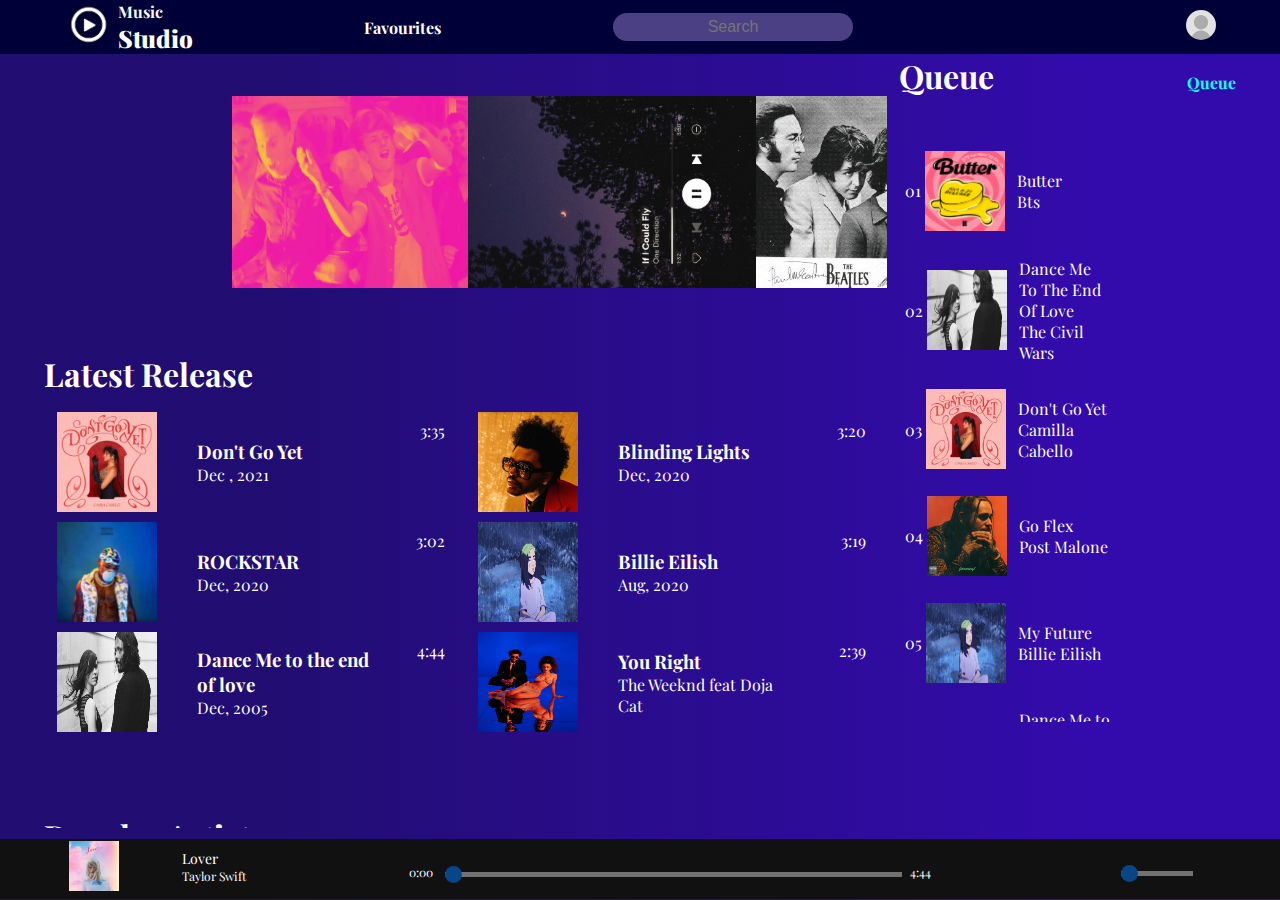
==== commit c6d72360: "Update index.html" ====
--- a/index.html
+++ b/index.html
@@ -231,7 +231,7 @@
                     </div>
                     <div class="card">
                         <div>
-                            <img src="media/DANCEME.JPG">
+                            <img src="media/DANCEME.jpg">
                             <div class="play-button">
                                 <i class="fas fa-play" style="width:45%; height:45%; display:inline-block"></i>
                             </div>
@@ -838,4 +838,4 @@
     </footer>
 </body>
 
-</html>+</html>
